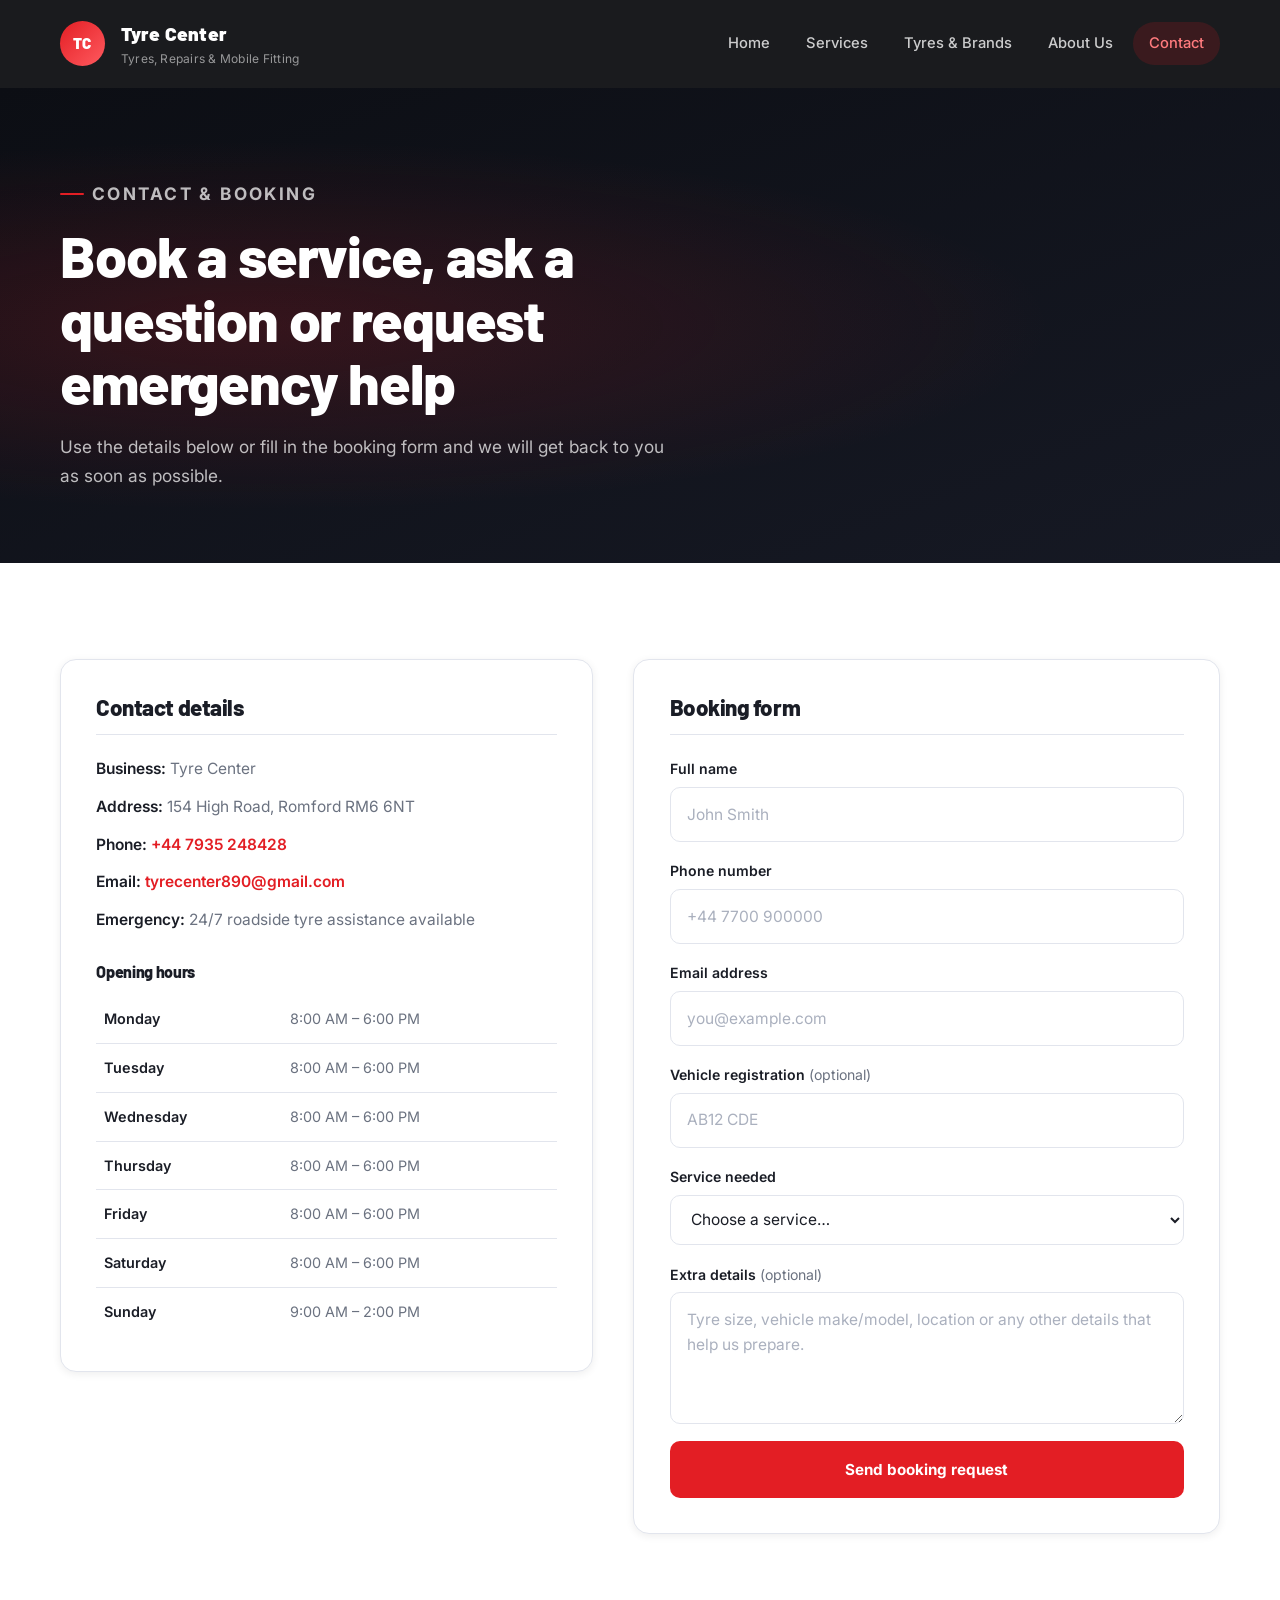
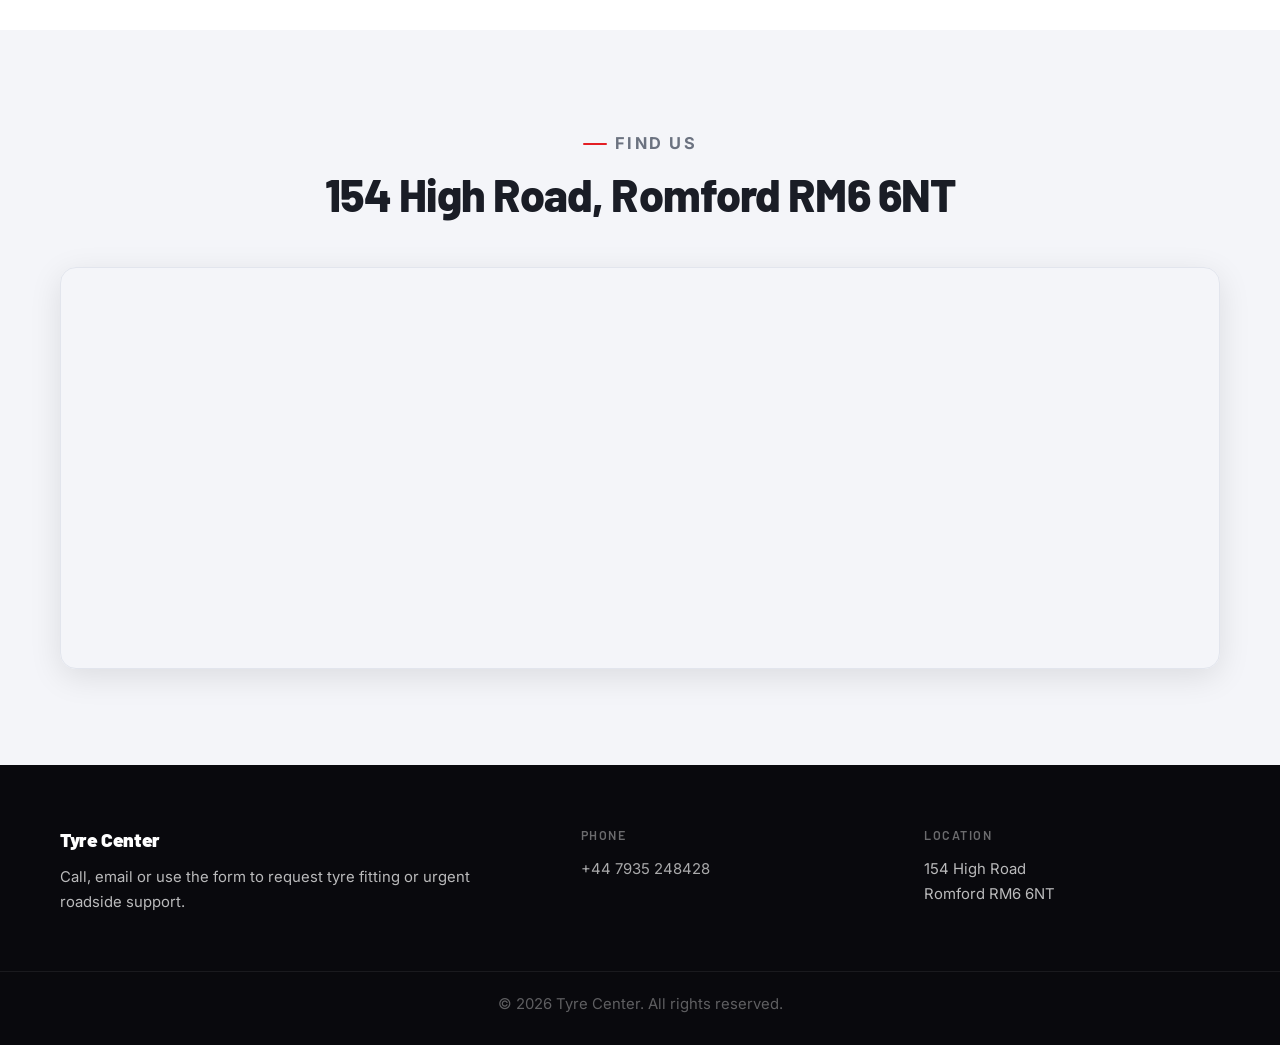
==== tyre-center 2/contact.html @ 1faf995d "Add files via upload" ====
<!DOCTYPE html>
<html lang="en">
<head>
  <meta charset="UTF-8">
  <meta name="viewport" content="width=device-width, initial-scale=1.0">
  <meta name="description" content="Contact Tyre Center in Romford — book a service, request emergency roadside help or ask a question by phone, email or the booking form.">
  <title>Tyre Center | Contact &amp; Booking</title>
  <link rel="preconnect" href="https://fonts.googleapis.com">
  <link rel="preconnect" href="https://fonts.gstatic.com" crossorigin>
  <link rel="stylesheet" href="assets/css/style.css">
</head>
<body>
  <a class="skip-link" href="#main-content">Skip to main content</a>

  <header class="site-header inner-header">
    <div class="container nav-wrap">
      <a class="logo" href="index.html" aria-label="Tyre Center home">
        <span class="logo-mark">TC</span>
        <span>
          <strong>Tyre Center</strong>
          <small>Tyres, Repairs &amp; Mobile Fitting</small>
        </span>
      </a>
      <button class="nav-toggle" aria-expanded="false" aria-controls="site-nav" aria-label="Open menu">
        <span></span><span></span><span></span>
      </button>
      <nav id="site-nav" class="site-nav" aria-label="Main navigation">
        <ul>
          <li><a href="index.html">Home</a></li>
          <li><a href="services.html">Services</a></li>
          <li><a href="tyres.html">Tyres &amp; Brands</a></li>
          <li><a href="about.html">About Us</a></li>
          <li><a class="active" href="contact.html">Contact</a></li>
        </ul>
      </nav>
    </div>
  </header>

  <main id="main-content">

    <section class="page-hero">
      <div class="container">
        <p class="eyebrow">Contact &amp; Booking</p>
        <h1>Book a service, ask a question or request emergency help</h1>
        <p>Use the details below or fill in the booking form and we will get back to you as soon as possible.</p>
      </div>
    </section>

    <section class="section">
      <div class="container contact-layout">

        <div class="contact-panel">
          <h2>Contact details</h2>
          <div class="contact-list">
            <p><strong>Business:</strong> Tyre Center</p>
            <p><strong>Address:</strong> 154 High Road, Romford RM6 6NT</p>
            <p><strong>Phone:</strong> <a href="tel:+447935248428">+44 7935 248428</a></p>
            <p><strong>Email:</strong> <a href="mailto:tyrecenter890@gmail.com">tyrecenter890@gmail.com</a></p>
            <p><strong>Emergency:</strong> 24/7 roadside tyre assistance available</p>
          </div>

          <h3>Opening hours</h3>
          <table class="hours-table">
            <caption class="sr-only">Tyre Center opening hours</caption>
            <tbody>
              <tr><th scope="row">Monday</th><td>8:00 AM – 6:00 PM</td></tr>
              <tr><th scope="row">Tuesday</th><td>8:00 AM – 6:00 PM</td></tr>
              <tr><th scope="row">Wednesday</th><td>8:00 AM – 6:00 PM</td></tr>
              <tr><th scope="row">Thursday</th><td>8:00 AM – 6:00 PM</td></tr>
              <tr><th scope="row">Friday</th><td>8:00 AM – 6:00 PM</td></tr>
              <tr><th scope="row">Saturday</th><td>8:00 AM – 6:00 PM</td></tr>
              <tr><th scope="row">Sunday</th><td>9:00 AM – 2:00 PM</td></tr>
            </tbody>
          </table>
        </div>

        <div class="form-panel">
          <h2>Booking form</h2>
          <form class="booking-form" id="booking-form" novalidate>
            <div class="form-group">
              <label for="name">Full name</label>
              <input id="name" name="name" type="text" placeholder="John Smith" required>
            </div>
            <div class="form-group">
              <label for="phone">Phone number</label>
              <input id="phone" name="phone" type="tel" placeholder="+44 7700 900000" required>
            </div>
            <div class="form-group">
              <label for="email">Email address</label>
              <input id="email" name="email" type="email" placeholder="you@example.com" required>
            </div>
            <div class="form-group">
              <label for="registration">Vehicle registration <span style="font-weight:400;color:#6b7280">(optional)</span></label>
              <input id="registration" name="registration" type="text" placeholder="AB12 CDE">
            </div>
            <div class="form-group">
              <label for="service">Service needed</label>
              <select id="service" name="service" required>
                <option value="">Choose a service…</option>
                <option>Tyre fitting</option>
                <option>Mobile tyre fitting</option>
                <option>Wheel balancing</option>
                <option>Wheel alignment</option>
                <option>Brake service</option>
                <option>Alloy wheel refurbishment</option>
                <option>Emergency roadside help</option>
                <option>Other — please describe below</option>
              </select>
            </div>
            <div class="form-group">
              <label for="message">Extra details <span style="font-weight:400;color:#6b7280">(optional)</span></label>
              <textarea id="message" name="message" rows="4" placeholder="Tyre size, vehicle make/model, location or any other details that help us prepare."></textarea>
            </div>
            <button class="btn btn-primary full-width" type="submit">Send booking request</button>
          </form>
        </div>

      </div>
    </section>

    <section class="section light-section">
      <div class="container">
        <div class="section-heading center-text">
          <p class="eyebrow">Find us</p>
          <h2>154 High Road, Romford RM6 6NT</h2>
        </div>
        <div class="map-frame">
          <iframe
            title="Google Maps showing Tyre Center location in Romford"
            src="https://www.google.com/maps?q=154%20High%20Road%2C%20Romford%20RM6%206NT&output=embed"
            loading="lazy"
            referrerpolicy="no-referrer-when-downgrade"
            allowfullscreen></iframe>
        </div>
      </div>
    </section>

  </main>

  <footer class="site-footer">
    <div class="container footer-grid">
      <div>
        <h2>Tyre Center</h2>
        <p>Call, email or use the form to request tyre fitting or urgent roadside support.</p>
      </div>
      <div>
        <h3>Phone</h3>
        <p><a href="tel:+447935248428">+44 7935 248428</a></p>
      </div>
      <div>
        <h3>Location</h3>
        <p>154 High Road<br>Romford RM6 6NT</p>
      </div>
    </div>
    <div class="footer-bottom">
      <p>&copy; <span id="year"></span> Tyre Center. All rights reserved.</p>
    </div>
  </footer>

  <script src="assets/js/script.js"></script>
</body>
</html>
---- tyre-center 2/assets/css/style.css ----
/*  Tyre Center — Professional Stylesheet  */

@import url('https://fonts.googleapis.com/css2?family=Barlow:wght@400;600;700;800;900&family=Inter:wght@400;500;600;700&display=swap');

/* ─── Tokens ──────────────────────────────────────────────────────────────── */
:root {
  --bg:          #0c0d10;
  --surface:     #12141a;
  --light:       #f4f5f9;
  --white:       #ffffff;
  --text:        #1a1d26;
  --text-muted:  #6b7280;
  --border:      #e2e5ed;
  --accent:      #e31e24;
  --accent-dark: #b91318;
  --accent-glow: rgba(227,30,36,0.18);
  --shadow-sm:   0 2px 8px rgba(0,0,0,0.07);
  --shadow:      0 8px 32px rgba(0,0,0,0.10);
  --shadow-lg:   0 20px 60px rgba(0,0,0,0.15);
  --radius:      16px;
  --radius-sm:   10px;
  --max-width:   1160px;
  --ease:        cubic-bezier(0.4,0,0.2,1);
}

/* ─── Reset ───────────────────────────────────────────────────────────────── */
*, *::before, *::after { box-sizing: border-box; margin: 0; padding: 0; }
html { scroll-behavior: smooth; font-size: 16px; }
body {
  font-family: "Inter", system-ui, sans-serif;
  color: var(--text);
  background: var(--white);
  line-height: 1.65;
  -webkit-font-smoothing: antialiased;
}
h1,h2,h3,h4 {
  font-family: "Barlow", sans-serif;
  font-weight: 800;
  line-height: 1.1;
  letter-spacing: -0.02em;
}
img { max-width: 100%; display: block; }
a   { color: inherit; text-decoration: none; }
ul  { list-style: none; }
button, input, select, textarea { font: inherit; }

.container {
  width: min(100% - 2.5rem, var(--max-width));
  margin-inline: auto;
}

/* ─── Accessibility ───────────────────────────────────────────────────────── */
.skip-link {
  position: absolute; left: -9999px; top: auto;
  background: var(--white); color: var(--bg);
  padding: .75rem 1.25rem; border-radius: .5rem; z-index: 2000;
}
.skip-link:focus { left: 1rem; top: 1rem; }
:focus-visible { outline: 3px solid var(--accent); outline-offset: 3px; }
.sr-only {
  position: absolute; width: 1px; height: 1px;
  padding: 0; margin: -1px; overflow: hidden;
  clip: rect(0,0,0,0); white-space: nowrap; border: 0;
}

/* ─── Scroll-reveal ───────────────────────────────────────────────────────── */
[data-reveal] {
  opacity: 0;
  transform: translateY(32px);
  transition: opacity .6s var(--ease), transform .6s var(--ease);
}
[data-reveal].revealed { opacity: 1; transform: none; }

/* ─── Header ──────────────────────────────────────────────────────────────── */
.site-header {
  position: sticky; top: 0; z-index: 1000;
  background: rgba(12,13,16,.94);
  backdrop-filter: blur(18px);
  border-bottom: 1px solid transparent;
  transition: border-color .3s var(--ease), box-shadow .3s var(--ease);
}
.site-header.scrolled {
  border-bottom-color: rgba(255,255,255,.07);
  box-shadow: 0 4px 40px rgba(0,0,0,.45);
}

.nav-wrap {
  display: flex;
  align-items: center;
  justify-content: space-between;
  gap: 1.5rem;
  padding: 1.1rem 0;
}

/* Logo */
.logo {
  display: inline-flex; align-items: center;
  gap: 1rem; color: var(--white);
  transition: opacity .2s;
}
.logo:hover { opacity: .85; }
.logo strong {
  display: block;
  font-family: "Barlow", sans-serif;
  font-size: 1.2rem; font-weight: 900;
  letter-spacing: .01em;
}
.logo small {
  display: block;
  font-size: .75rem;
  color: rgba(255,255,255,.55);
  font-weight: 400;
  letter-spacing: .02em;
}
.logo-mark {
  width: 2.8rem; height: 2.8rem;
  display: grid; place-items: center;
  border-radius: 50%;
  background: linear-gradient(135deg, var(--accent), #ff5a5f);
  color: var(--white);
  font-family: "Barlow", sans-serif;
  font-weight: 900; font-size: .95rem;
  flex-shrink: 0;
  transition: transform .25s var(--ease), box-shadow .25s var(--ease);
}
.logo:hover .logo-mark {
  transform: scale(1.08);
  box-shadow: 0 0 0 8px var(--accent-glow);
}

/* Nav links */
.site-nav ul {
  display: flex; align-items: center; gap: .25rem;
}
.site-nav a {
  display: block;
  color: rgba(255,255,255,.78);
  padding: .6rem 1rem;
  border-radius: 999px;
  font-size: .92rem; font-weight: 500;
  transition: background .2s, color .2s, transform .2s;
}
.site-nav a:hover {
  background: rgba(255,255,255,.09);
  color: var(--white);
  transform: translateY(-1px);
}
.site-nav a.active {
  background: rgba(227,30,36,.16);
  color: #ff7b7e;
}

/* Hamburger */
.nav-toggle {
  display: none;
  flex-direction: column; justify-content: center; gap: 5px;
  background: transparent; border: 0;
  padding: .4rem; cursor: pointer;
  width: 38px; height: 38px;
}
.nav-toggle span {
  display: block;
  width: 24px; height: 2px;
  border-radius: 999px; background: var(--white);
  transform-origin: center;
  transition: transform .3s var(--ease), opacity .3s;
}
.nav-toggle.is-open span:nth-child(1) { transform: translateY(7px) rotate(45deg); }
.nav-toggle.is-open span:nth-child(2) { opacity: 0; transform: scaleX(0); }
.nav-toggle.is-open span:nth-child(3) { transform: translateY(-7px) rotate(-45deg); }

/* ─── Hero ────────────────────────────────────────────────────────────────── */
.hero {
  position: relative;
  min-height: 90vh;
  display: grid; align-items: center;
  overflow: hidden;
  background: #08090c;
}
.hero-media, .hero-overlay { position: absolute; inset: 0; }
.hero-media img {
  width: 100%; height: 100%;
  object-fit: cover;
  transform-origin: center;
}
.hero-overlay {
  background:
    linear-gradient(105deg, rgba(6,7,9,.92) 0%, rgba(6,7,9,.55) 52%, rgba(6,7,9,.75) 100%),
    linear-gradient(180deg, rgba(6,7,9,.2) 0%, rgba(6,7,9,.6) 100%);
}

.hero-content {
  position: relative; z-index: 1;
  display: grid;
  grid-template-columns: 1.6fr minmax(300px, 380px);
  gap: 2.5rem;
  padding: 7rem 0 6rem;
  color: var(--white);
  align-items: center;
}

.hero-copy { display: flex; flex-direction: column; gap: 1.25rem; }

.eyebrow {
  display: inline-flex; align-items: center; gap: .5rem;
  text-transform: uppercase;
  letter-spacing: .14em;
  font-weight: 700;
  font-size: .78rem;
  color: var(--accent);
}
.eyebrow::before {
  content: '';
  display: block;
  width: 24px; height: 2px;
  background: var(--accent);
  border-radius: 999px;
}

.hero h2 {
  font-size: clamp(2.4rem, 4.5vw, 4.4rem);
  max-width: 14ch;
  color: var(--white);
  line-height: 1.05;
}

.hero-text {
  font-size: 1.05rem;
  color: rgba(255,255,255,.80);
  max-width: 52ch;
  line-height: 1.7;
}

.hero-points {
  display: flex; flex-wrap: wrap; gap: .65rem;
}
.hero-points span {
  background: rgba(255,255,255,.08);
  border: 1px solid rgba(255,255,255,.12);
  color: rgba(255,255,255,.90);
  padding: .5rem 1rem;
  border-radius: 999px;
  font-size: .85rem;
  font-weight: 500;
  backdrop-filter: blur(8px);
}

.hero-actions {
  display: flex; flex-wrap: wrap; gap: 1rem;
  margin-top: .5rem;
}

/* Hero card */
.hero-card {
  align-self: center;
  background: rgba(14,16,22,.88);
  padding: 2rem;
  border-radius: var(--radius);
  border: 1px solid rgba(255,255,255,.09);
  backdrop-filter: blur(16px);
  box-shadow: var(--shadow-lg);
}
.hero-card h2 {
  font-size: 1.3rem;
  color: var(--white);
  margin-bottom: 1rem;
  line-height: 1.25;
}
.hero-card p {
  font-size: .95rem;
  color: rgba(255,255,255,.75);
  margin-bottom: .75rem;
  line-height: 1.6;
}
.hero-card a { color: #ff8a8d; transition: color .2s; }
.hero-card a:hover { color: var(--white); }

/* ─── Buttons ─────────────────────────────────────────────────────────────── */
.btn {
  display: inline-flex; align-items: center; justify-content: center;
  min-height: 50px;
  padding: .85rem 1.75rem;
  border-radius: var(--radius-sm);
  font-weight: 700; font-size: .95rem;
  border: 2px solid transparent;
  cursor: pointer;
  transition: transform .22s var(--ease), box-shadow .22s var(--ease), background .22s, border-color .22s;
  position: relative; overflow: hidden;
}
.btn:hover { transform: translateY(-2px); box-shadow: var(--shadow); }
.btn:active { transform: translateY(0); }

.btn-primary {
  background: var(--accent); color: var(--white);
}
.btn-primary:hover { background: var(--accent-dark); box-shadow: 0 8px 24px rgba(227,30,36,.4); }

.btn-secondary {
  background: transparent; color: var(--white);
  border-color: rgba(255,255,255,.3);
}
.btn-secondary:hover { background: rgba(255,255,255,.08); border-color: rgba(255,255,255,.5); }

.full-width { width: 100%; }

/* ─── Sections ────────────────────────────────────────────────────────────── */
.section { padding: 6rem 0; }
.light-section { background: var(--light); }

.section-heading {
  max-width: 700px;
  margin: 0 auto 3rem;
}
.section-heading.center-text { text-align: center; }
.section-heading h2 {
  font-size: clamp(1.9rem, 3.5vw, 2.9rem);
  margin-top: .75rem;
  margin-bottom: .9rem;
}
.section-heading p {
  color: var(--text-muted);
  font-size: 1.02rem;
  line-height: 1.7;
}

/* ─── Feature cards ───────────────────────────────────────────────────────── */
.feature-grid {
  display: grid;
  grid-template-columns: repeat(4, 1fr);
  gap: 1.25rem;
}
.feature-card {
  background: var(--white);
  border: 1px solid var(--border);
  border-radius: var(--radius);
  padding: 1.8rem 1.6rem;
  box-shadow: var(--shadow-sm);
  transition: transform .28s var(--ease), box-shadow .28s var(--ease), border-color .28s;
}
.feature-card:hover {
  transform: translateY(-6px);
  box-shadow: var(--shadow);
  border-color: #c8cdd8;
}
.icon-circle {
  width: 3rem; height: 3rem;
  display: grid; place-items: center;
  background: var(--accent-glow);
  border-radius: 50%;
  font-size: 1.35rem;
  margin-bottom: 1.1rem;
}
.feature-card h3 { font-size: 1.08rem; margin-bottom: .5rem; }
.feature-card p  { font-size: .93rem; color: var(--text-muted); line-height: 1.6; }

/* ─── Testimonial / quote cards ───────────────────────────────────────────── */
.testimonial-grid {
  display: grid;
  grid-template-columns: repeat(3, 1fr);
  gap: 1.25rem;
}
.quote-card {
  background: var(--white);
  border: 1px solid var(--border);
  border-radius: var(--radius);
  padding: 1.8rem;
  box-shadow: var(--shadow-sm);
  position: relative;
  transition: transform .28s var(--ease), box-shadow .28s var(--ease);
}
.quote-card::before {
  content: '"';
  position: absolute; top: 1rem; right: 1.4rem;
  font-size: 5rem; font-family: "Barlow", sans-serif; font-weight: 900;
  color: var(--accent); opacity: .12; line-height: 1;
}
.quote-card:hover { transform: translateY(-5px); box-shadow: var(--shadow); }
.quote-card h3  { font-size: .8rem; text-transform: uppercase; letter-spacing: .1em; color: var(--accent); margin-bottom: .75rem; }
.quote-card p   { font-size: 1rem; color: var(--text); line-height: 1.65; font-style: italic; }

/* ─── Page hero (inner pages) ─────────────────────────────────────────────── */
.page-hero {
  background:
    radial-gradient(ellipse at 20% 50%, rgba(227,30,36,.18) 0%, transparent 55%),
    linear-gradient(160deg, #0c0e14 0%, #161924 100%);
  color: var(--white);
  padding: 5.5rem 0 4.5rem;
}
.page-hero .eyebrow { margin-bottom: 1rem; }
.page-hero h1, .page-hero h2 {
  font-size: clamp(2rem, 4.5vw, 3.6rem);
  max-width: 18ch;
  color: var(--white);
  margin-bottom: 1.1rem;
}
.page-hero > .container > p {
  font-size: 1.08rem;
  color: rgba(255,255,255,.72);
  max-width: 55ch;
  line-height: 1.7;
}

/* ─── Split layout ────────────────────────────────────────────────────────── */
.split-layout {
  display: grid;
  grid-template-columns: 1.2fr 1fr;
  gap: 3rem;
  align-items: start;
}
.split-layout h2 {
  font-size: clamp(1.75rem, 3vw, 2.5rem);
  margin: .75rem 0 1rem;
}
.split-layout > div > p {
  font-size: 1rem;
  color: var(--text-muted);
  line-height: 1.75;
  max-width: 52ch;
}

/* ─── Info panel ──────────────────────────────────────────────────────────── */
.info-panel {
  background: var(--white);
  border: 1px solid var(--border);
  border-radius: var(--radius);
  padding: 2rem;
  box-shadow: var(--shadow-sm);
  transition: transform .28s var(--ease), box-shadow .28s;
}
.info-panel:hover { transform: translateY(-4px); box-shadow: var(--shadow); }
.info-panel h3 {
  font-size: 1.05rem; margin-bottom: 1.1rem;
  padding-bottom: .75rem;
  border-bottom: 2px solid var(--accent);
  display: inline-block;
}
.accent-panel { border-top: 4px solid var(--accent); }

.plain-list { padding-left: 0; display: grid; gap: .65rem; }
.plain-list li {
  font-size: .97rem;
  color: var(--text-muted);
  padding-left: 1.25rem;
  position: relative;
}
.plain-list li::before {
  content: '→';
  position: absolute; left: 0;
  color: var(--accent);
  font-weight: 700;
}
.steps-list { padding-left: 0; counter-reset: steps; display: grid; gap: 1rem; }
.steps-list li {
  counter-increment: steps;
  padding-left: 3rem; position: relative;
  font-size: .97rem; color: var(--text-muted); line-height: 1.6;
}
.steps-list li::before {
  content: counter(steps);
  position: absolute; left: 0; top: -.1em;
  width: 2rem; height: 2rem;
  background: var(--accent); color: var(--white);
  border-radius: 50%;
  display: grid; place-items: center;
  font-family: "Barlow", sans-serif; font-weight: 800; font-size: .85rem;
}

/* ─── Stats grid ──────────────────────────────────────────────────────────── */
.stats-grid {
  display: grid; grid-template-columns: repeat(2,1fr); gap: 1.25rem;
}
.stat-card {
  background: var(--white);
  border: 1px solid var(--border);
  border-radius: var(--radius);
  padding: 1.8rem;
  text-align: center;
  box-shadow: var(--shadow-sm);
  transition: transform .28s var(--ease), box-shadow .28s;
}
.stat-card:hover { transform: translateY(-5px); box-shadow: var(--shadow); }
.stat-card h3 {
  font-size: 2rem; color: var(--accent);
  margin-bottom: .4rem;
}
.stat-card p { font-size: .88rem; color: var(--text-muted); line-height: 1.5; }

/* ─── Service cards ───────────────────────────────────────────────────────── */
.service-grid {
  display: grid;
  grid-template-columns: repeat(3, 1fr);
  gap: 1.25rem;
}
.service-card {
  background: var(--white);
  border: 1px solid var(--border);
  border-radius: var(--radius);
  padding: 1.8rem;
  box-shadow: var(--shadow-sm);
  transition: transform .28s var(--ease), box-shadow .28s, border-color .28s;
}
.service-card:hover {
  transform: translateY(-6px);
  box-shadow: var(--shadow);
  border-color: var(--accent);
  border-top-width: 3px;
}
.service-card h2 {
  font-size: 1.12rem;
  margin-bottom: .6rem;
  color: var(--text);
}
.service-card p {
  font-size: .93rem;
  color: var(--text-muted);
  line-height: 1.65;
}
.large-card { grid-column: span 2; }
.large-card h2 { font-size: 1.4rem; }

/* ─── Brand grid ──────────────────────────────────────────────────────────── */
.brand-grid {
  display: grid;
  grid-template-columns: repeat(4, 1fr);
  gap: 1.25rem;
}
.brand-card {
  background: var(--white);
  border: 1px solid var(--border);
  border-radius: var(--radius);
  padding: 1.5rem;
  min-height: 110px;
  display: grid; place-items: center;
  text-align: center;
  box-shadow: var(--shadow-sm);
  transition: transform .28s var(--ease), box-shadow .28s, border-color .28s;
}
.brand-card:hover {
  transform: translateY(-4px);
  box-shadow: var(--shadow);
  border-color: var(--accent);
}
.brand-card h3 {
  font-size: 1rem; font-weight: 700;
  color: var(--text);
}

/* ─── Vehicle cards ───────────────────────────────────────────────────────── */
.vehicle-grid {
  display: grid;
  grid-template-columns: repeat(4, 1fr);
  gap: 1.25rem;
}
.vehicle-card {
  background: var(--bg);
  border-radius: var(--radius);
  padding: 2rem 1.6rem;
  color: var(--white);
  box-shadow: var(--shadow);
  transition: transform .28s var(--ease), box-shadow .28s;
}
.vehicle-card:hover { transform: translateY(-5px); box-shadow: var(--shadow-lg); }
.vehicle-card h2 { font-size: 1.15rem; color: var(--white); margin-bottom: .6rem; }
.vehicle-card p  { font-size: .9rem; color: rgba(255,255,255,.65); line-height: 1.6; }

/* ─── Tag row ─────────────────────────────────────────────────────────────── */
.tag-row { display: flex; flex-wrap: wrap; gap: .6rem; margin-bottom: 1.25rem; }
.tag-row span {
  background: var(--light);
  border: 1px solid var(--border);
  color: var(--text);
  padding: .45rem .9rem;
  border-radius: 999px;
  font-size: .83rem;
  font-weight: 600;
}

/* ─── Contact page ────────────────────────────────────────────────────────── */
.contact-layout {
  display: grid;
  grid-template-columns: 1fr 1.1fr;
  gap: 2.5rem;
  align-items: start;
}
.contact-panel, .form-panel {
  background: var(--white);
  border: 1px solid var(--border);
  border-radius: var(--radius);
  padding: 2.2rem;
  box-shadow: var(--shadow-sm);
}
.contact-panel h2, .form-panel h2 {
  font-size: 1.4rem;
  margin-bottom: 1.4rem;
  padding-bottom: .9rem;
  border-bottom: 1px solid var(--border);
}
.contact-list { display: grid; gap: .9rem; margin-bottom: 2rem; }
.contact-list p { font-size: .97rem; color: var(--text-muted); line-height: 1.5; }
.contact-list strong { color: var(--text); font-weight: 600; }
.contact-list a { color: var(--accent); font-weight: 600; }
.contact-list a:hover { text-decoration: underline; }

.contact-panel h3 { font-size: 1rem; margin-bottom: .9rem; }

.hours-table { width: 100%; border-collapse: collapse; }
.hours-table th, .hours-table td {
  padding: .75rem .5rem;
  border-bottom: 1px solid var(--border);
  text-align: left;
  font-size: .9rem;
}
.hours-table th { font-weight: 600; color: var(--text); }
.hours-table td { color: var(--text-muted); }
.hours-table tr:last-child th,
.hours-table tr:last-child td { border-bottom: 0; }

/* Form */
.booking-form { display: grid; gap: 1.1rem; }
.form-group { display: grid; gap: .4rem; }
label { font-size: .88rem; font-weight: 600; color: var(--text); }

input, select, textarea {
  width: 100%;
  border: 1.5px solid var(--border);
  border-radius: var(--radius-sm);
  padding: .85rem 1rem;
  background: var(--white);
  color: var(--text);
  font-size: .97rem;
  transition: border-color .22s, box-shadow .22s;
}
input:focus, select:focus, textarea:focus {
  border-color: var(--accent);
  box-shadow: 0 0 0 4px var(--accent-glow);
  outline: none;
}
input::placeholder, textarea::placeholder { color: #aab0be; }
textarea { resize: vertical; min-height: 120px; }

/* Map */
.map-frame {
  min-height: 400px;
  border-radius: var(--radius);
  overflow: hidden;
  box-shadow: var(--shadow);
  border: 1px solid var(--border);
}
.map-frame iframe { width: 100%; min-height: 400px; border: 0; display: block; }

/* ─── Footer ──────────────────────────────────────────────────────────────── */
.site-footer {
  background: #09090d;
  color: rgba(255,255,255,.72);
}
.footer-grid {
  display: grid;
  grid-template-columns: 1.6fr 1fr 1fr;
  gap: 3rem;
  padding: 4rem 0 3rem;
}
.site-footer h2 {
  font-family: "Barlow", sans-serif;
  font-size: 1.2rem; font-weight: 900;
  color: var(--white); margin-bottom: .9rem;
}
.site-footer h3 {
  font-size: .78rem;
  text-transform: uppercase; letter-spacing: .12em;
  color: rgba(255,255,255,.4);
  font-weight: 600;
  margin-bottom: .9rem;
}
.site-footer p { font-size: .93rem; line-height: 1.7; margin-bottom: .5rem; }
.site-footer a { color: rgba(255,255,255,.65); transition: color .2s; }
.site-footer a:hover { color: var(--white); }
.footer-bottom {
  border-top: 1px solid rgba(255,255,255,.07);
  text-align: center;
  padding: 1.25rem 0;
  font-size: .85rem;
  color: rgba(255,255,255,.35);
}

/* ─── Responsive ──────────────────────────────────────────────────────────── */
@media (max-width: 1024px) {
  .feature-grid   { grid-template-columns: repeat(2,1fr); }
  .testimonial-grid { grid-template-columns: repeat(2,1fr); }
  .vehicle-grid   { grid-template-columns: repeat(2,1fr); }
  .brand-grid     { grid-template-columns: repeat(4,1fr); }
  .service-grid   { grid-template-columns: repeat(2,1fr); }
  .large-card     { grid-column: span 2; }
  .hero-content   { grid-template-columns: 1.2fr 1fr; }
  .footer-grid    { grid-template-columns: 1fr 1fr; }
}

@media (max-width: 768px) {
  .section { padding: 4rem 0; }
  .page-hero { padding: 4rem 0 3rem; }

  .hero-content {
    grid-template-columns: 1fr;
    padding: 5rem 0 4rem;
  }
  .hero h2 { font-size: clamp(2rem, 8vw, 3rem); }
  .hero-card { margin-top: .5rem; }

  .split-layout,
  .contact-layout { grid-template-columns: 1fr; gap: 1.5rem; }

  .feature-grid,
  .testimonial-grid,
  .brand-grid,
  .vehicle-grid,
  .stats-grid,
  .service-grid { grid-template-columns: 1fr 1fr; }

  .large-card { grid-column: span 2; }

  .footer-grid { grid-template-columns: 1fr; gap: 2rem; }

  .nav-toggle { display: inline-flex; }

  .site-nav {
    position: absolute;
    left: 1rem; right: 1rem;
    top: calc(100% + .5rem);
    background: #13161e;
    border: 1px solid rgba(255,255,255,.09);
    border-radius: var(--radius);
    padding: .75rem;
    box-shadow: var(--shadow-lg);
    display: none;
  }
  .site-nav.open { display: block; }
  .site-nav ul { flex-direction: column; align-items: stretch; gap: .25rem; }
  .site-nav a { border-radius: var(--radius-sm); padding: .85rem 1.1rem; }

  .hero-actions { flex-direction: column; }
  .btn { width: 100%; justify-content: center; }
}

@media (max-width: 500px) {
  .feature-grid,
  .testimonial-grid,
  .brand-grid,
  .vehicle-grid,
  .stats-grid,
  .service-grid { grid-template-columns: 1fr; }
  .large-card { grid-column: auto; }

  .hero-points span { font-size: .78rem; padding: .4rem .8rem; }
  .page-hero h1, .page-hero h2 { font-size: clamp(1.8rem, 8vw, 2.6rem); }
  .section-heading h2 { font-size: clamp(1.6rem, 7vw, 2.2rem); }
}

@media (prefers-reduced-motion: reduce) {
  *, *::before, *::after {
    animation: none !important;
    transition: none !important;
    scroll-behavior: auto !important;
  }
  [data-reveal] { opacity: 1; transform: none; }
}
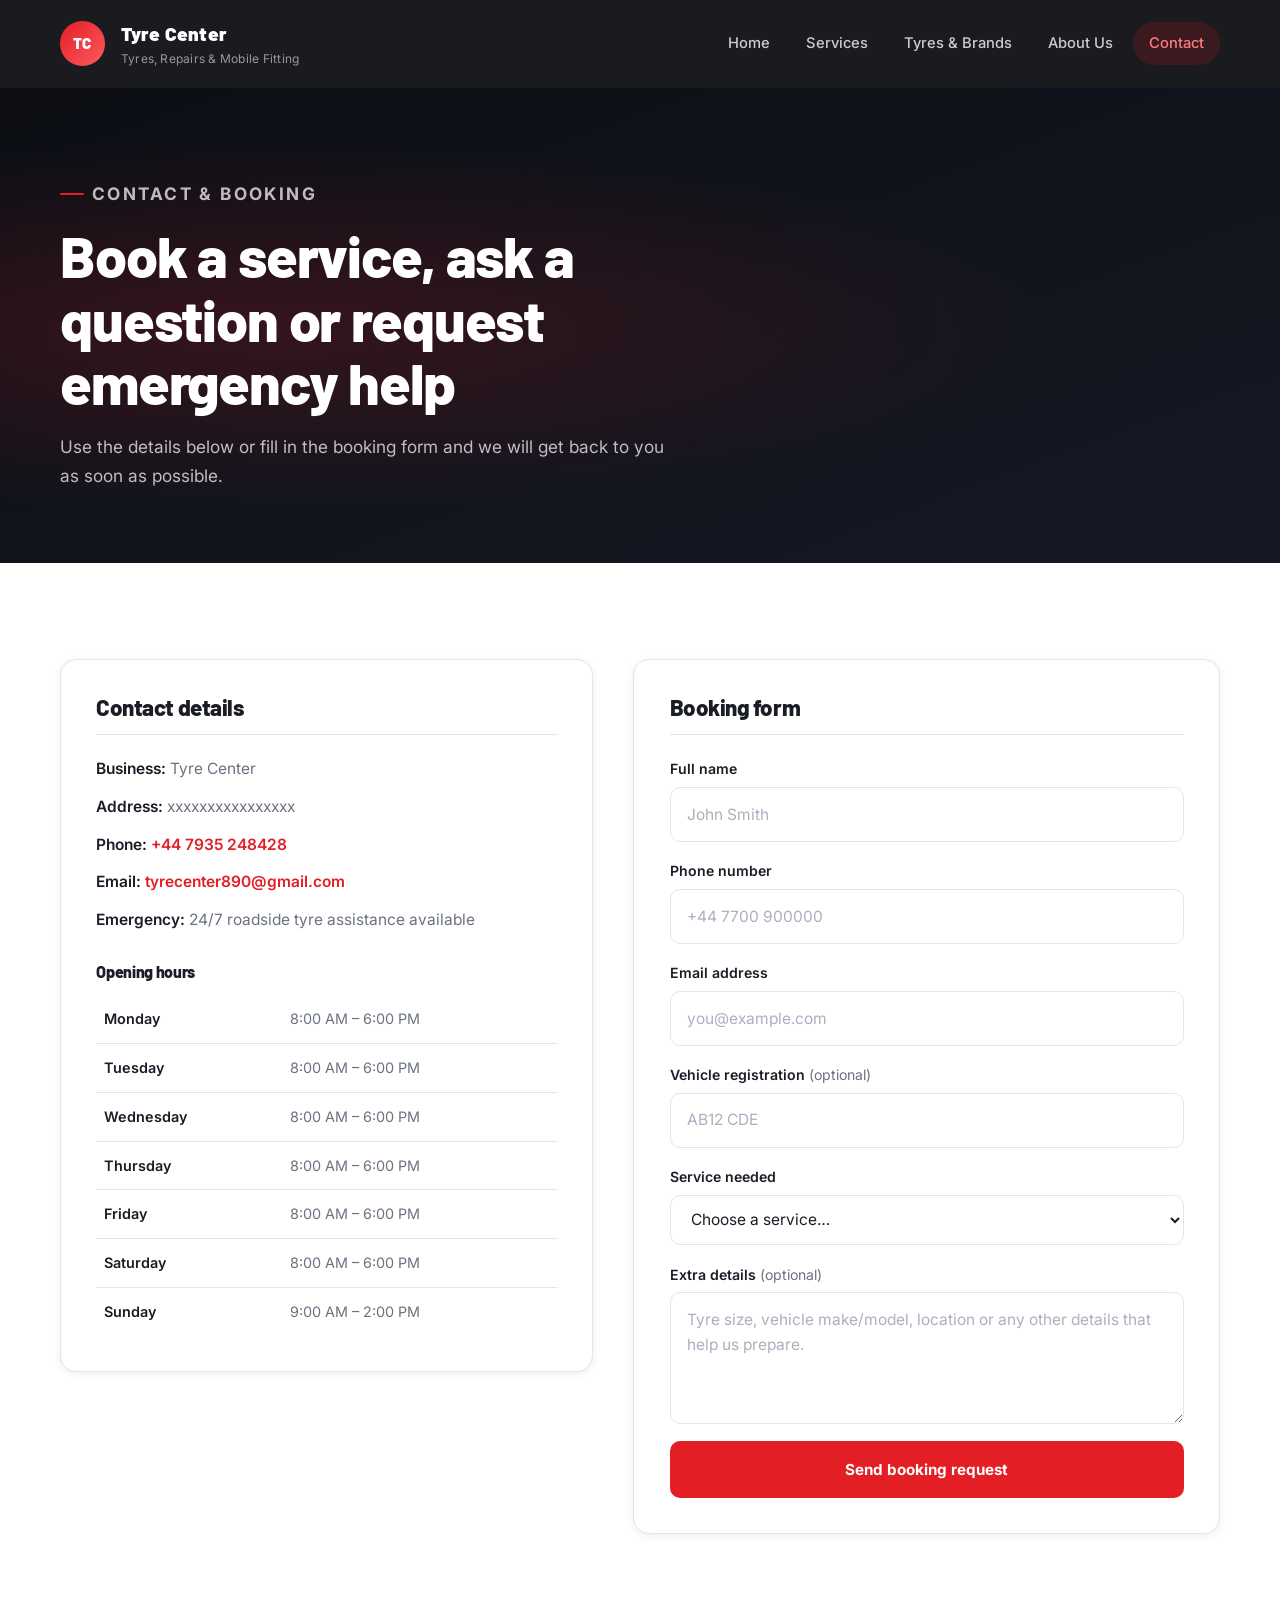
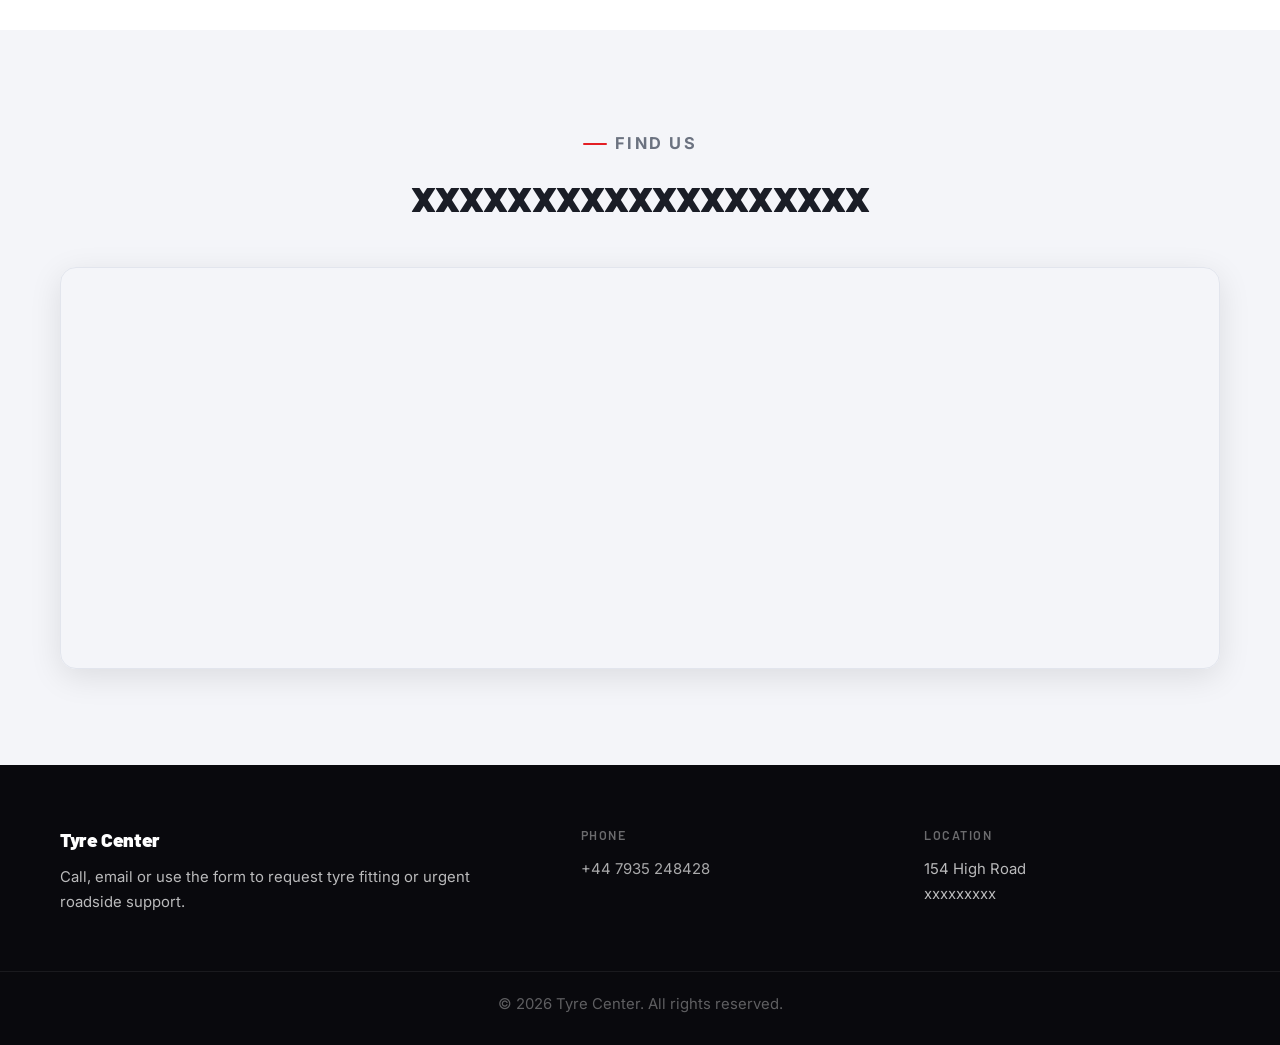
==== commit eb3f315e: "Obfuscate address in contact.html Updated the address details for Tyre Center." ====
--- a/tyre-center 2/contact.html
+++ b/tyre-center 2/contact.html
@@ -53,7 +53,7 @@
           <h2>Contact details</h2>
           <div class="contact-list">
             <p><strong>Business:</strong> Tyre Center</p>
-            <p><strong>Address:</strong> 154 High Road, Romford RM6 6NT</p>
+            <p><strong>Address:</strong> xxxxxxxxxxxxxxxx </p>
             <p><strong>Phone:</strong> <a href="tel:+447935248428">+44 7935 248428</a></p>
             <p><strong>Email:</strong> <a href="mailto:tyrecenter890@gmail.com">tyrecenter890@gmail.com</a></p>
             <p><strong>Emergency:</strong> 24/7 roadside tyre assistance available</p>
@@ -122,7 +122,7 @@
       <div class="container">
         <div class="section-heading center-text">
           <p class="eyebrow">Find us</p>
-          <h2>154 High Road, Romford RM6 6NT</h2>
+          <h2> xxxxxxxxxxxxxxxxxxx</h2>
         </div>
         <div class="map-frame">
           <iframe
@@ -149,7 +149,7 @@
       </div>
       <div>
         <h3>Location</h3>
-        <p>154 High Road<br>Romford RM6 6NT</p>
+        <p>154 High Road<br>xxxxxxxxx</p>
       </div>
     </div>
     <div class="footer-bottom">
